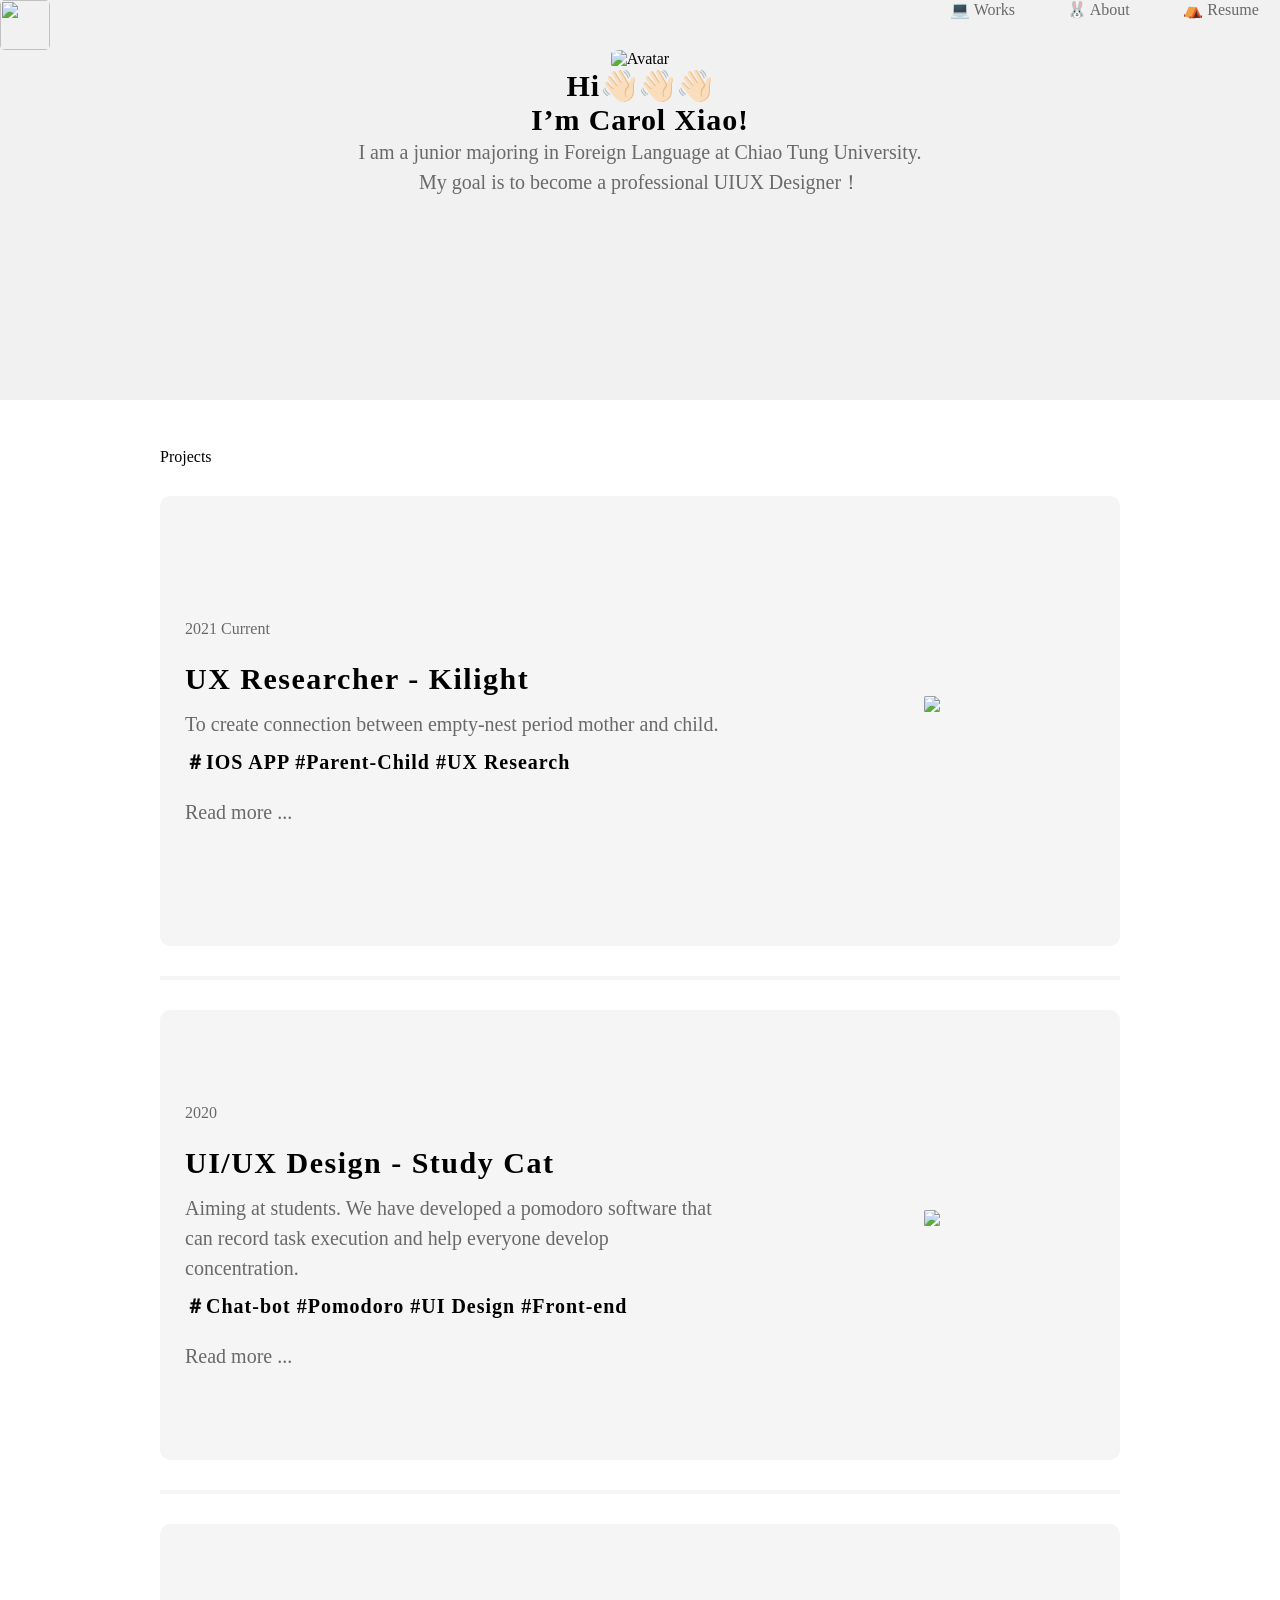
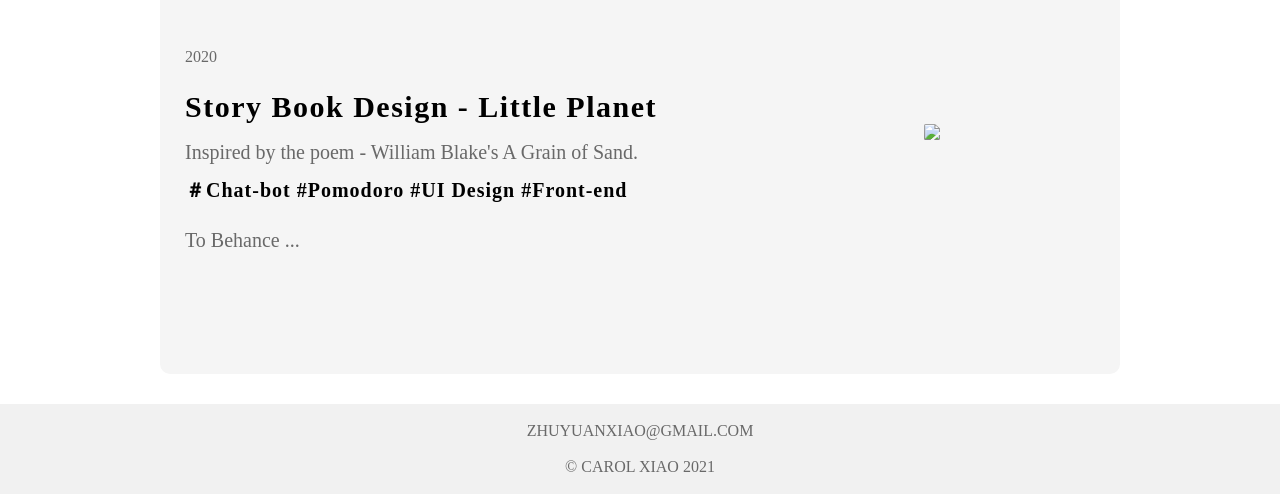
==== index.html @ 9842712b "Update and rename myPortfolio.html to index.html" ====
<!DOCTYPE html>
<html lang="en">
<head>
    <meta charset="UTF-8">
    <link rel="stylesheet" type="text/css" href="myPortfolio.css">
    <title>Carol Xiao</title>
</head>

<body>
<script src="myPortfolio.js"></script>

<header class="header">
<h1 id="logo" style="flex-basis:80%">
    <a href="index.html">
        <img src="https://i.imgur.com/pyqhHzc.png" width="50px" height="50px">
<!--        alt="Carol Xiao"-->
    </a>
</h1>
<div class="nav" style="flex-basis:20%">
        <ul>
            <li>
                <div class="dropDown">
                <a href="#Works">💻 Works</a>
                    <div class="dropDown_content">
                        <a class="dropDownContent" href="Kilight.html">Kilight</a>
                        <a class="dropDownContent" href="StudyCat.html">Study Cat</a>
                        <a class="dropDownContent" href="https://www.behance.net/gallery/99208945/-The-Little-Planet" target="_blank">Little Planet</a>

                    </div>
                </div>
            </li>
            <li>
                <a href="about.html">🐰 About</a>
            </li>
            <li>
                <a href="https://www.cakeresume.com/zhuyuanxiao0" target="_blank">⛺️ Resume</a>
            </li>
        </ul>
</div>
</header>


<section id="firstSection">
    <img  class="avatar" src="https://i.imgur.com/8U5sUN0.jpg" height="150px" width="auto" alt="Avatar">
    <div>
        <strong class="title" style="letter-spacing:0.03em;">Hi👋🏻👋🏻👋🏻 <br>I’m Carol Xiao!</strong>
        <br>
        <p class="briefing">I am a junior majoring in Foreign Language at Chiao Tung University.<br>My goal is to become a professional UIUX Designer！</p>
    </div>

</section>
<br>

<div>
    <div class="contentLine"> Projects</div>

    <article>
        <div  class="center-block">
            <div class="content">
                <p class="timeline">2021 Current</p>
                <strong class="title" style="letter-spacing: 0.05em;">UX Researcher - Kilight</strong>
                <p class="briefing">To create connection between empty-nest period mother and child.</p>
                <strong class="hashtag" style="letter-spacing: 0.05em;">＃IOS APP #Parent-Child #UX Research</strong>
                <br>
                <a href="Kilight.html" class="readMore">Read more ...</a>
            </div>
            <div class="contentImg">
                <img src="https://i.imgur.com/NWKIq8P.png" width="50%" height="auto">
            </div>
        </div>
        <div class="contentLine">
            <hr>
        </div>
    </article>

    <article>
        <div  class="center-block">
            <div class="content">
                <p class="timeline">2020</p>
                <strong class="title" style="letter-spacing: 0.05em;">UI/UX Design - Study Cat</strong>
                <p class="briefing">Aiming at students. We have developed a pomodoro software that can record task execution and help everyone develop concentration.</p>
                <strong class="hashtag" style="letter-spacing: 0.05em;">＃Chat-bot #Pomodoro #UI Design #Front-end</strong>
                <br>
                <a href="StudyCat.html" class="readMore">Read more ...</a>
            </div>
            <div class="contentImg">
                <img src="https://i.imgur.com/ymUOu9o.png" width="80%" height="auto">
            </div>
        </div>
        <div class="contentLine">
            <hr>
        </div>
    </article>

<!--    <article>-->
<!--        <div  class="center-block">-->
<!--            <div class="content" style="flex-basis:60%">-->
<!--                <p class="timeline">2020</p>-->
<!--                <strong class="title" style="letter-spacing: 0.05em;">UI/UX Design - Lockery</strong>-->
<!--                <p class="briefing">Making traveler who are eager to find lockers to get locker information immediately.</p>-->
<!--                <strong class="hashtag" style="letter-spacing: 0.05em;">＃Chat-bot #Pomodoro #UI Design #Front-end</strong>-->
<!--                <br>-->
<!--                <a href="StudyCat.html" class="readMore">Read more ...</a>-->
<!--            </div>-->
<!--            <div style="flex-basis:40%" class="contentImg">-->
<!--                <img src="https://i.imgur.com/fliNeyS.png" width="80%" height="auto">-->
<!--            </div>-->
<!--        </div>-->
<!--        <div class="contentLine">-->
<!--            <hr>-->
<!--        </div>-->
<!--    </article>-->

<!--    <article>-->
<!--        <div  class="center-block">-->
<!--            <div class="content">-->
<!--                <p class="timeline">2018</p>-->
<!--                <strong class="title" style="letter-spacing: 0.05em;">UI/UX Design - The Control Plate</strong>-->
<!--                <p class="briefing">In order to solve the problem of too complicated technology products, we designed a system with magnets to control any device through APP.</p>-->
<!--                <strong class="hashtag" style="letter-spacing: 0.05em;">＃Chat-bot #Pomodoro #UI Design #Front-end</strong>-->
<!--                <br>-->
<!--                <a href="" class="readMore">Read more ...</a>-->
<!--            </div>-->
<!--            <div class="contentImg">-->
<!--                <img src="https://i.imgur.com/FxzDfFb.png" width="80%" height="auto">-->
<!--            </div>-->
<!--        </div>-->
<!--        <div class="contentLine">-->
<!--            <hr>-->
<!--        </div>-->
<!--    </article>-->

    <article>
        <div  class="center-block">
            <div class="content">
                <p class="timeline">2020</p>
                <strong class="title" style="letter-spacing: 0.05em;">Story Book Design - Little Planet</strong>
                <p class="briefing">Inspired by the poem - William Blake's A Grain of Sand. </p>
                <strong class="hashtag" style="letter-spacing: 0.05em;">＃Chat-bot #Pomodoro #UI Design #Front-end</strong>
                <br>
                <a href="https://www.behance.net/gallery/99208945/-The-Little-Planet" class="readMore" target="_blank">To Behance ...</a>
            </div>
            <div class="contentImg">
                <img src="https://i.imgur.com/3weBnnA.png" width="80%" height="auto">
            </div>
        </div>
        <div class="contentLine">
<!--            <hr>-->
        </div>
    </article>

</div>

<footer>
    <br>
    <div>
    <a id="contactMe" href="mailto:zhuyuanxia0.fl07@nctu.edu.tw"><span>ZHUYUANXIAO@GMAIL.COM</span></a>
    </div>
    <br>
    <p>&copy; CAROL XIAO 2021</p>
    <br>
</footer>
</body>
</html>
---- myPortfolio.css ----
*{ margin:0; padding:0; } li{ list-style:none; } img{ vertical-align:top; border:none; }

.header{
    display: flex;
    background-color: #f1f1f1;
}
footer{
    bottom: 0;
    width: 100%;
    height: auto;
    text-align: center;
    background-color: #f1f1f1;
}
#logo{
    width: 50px;
    height: 50px;
    margin: 0px;
}
ul{
    width: 330px;
    list-style-type:none;
    display: grid;
    grid-gap:20px;
    grid-template-columns: 1fr 1fr 1fr;
}
a:link, a:visited,p {
    text-decoration: none;
    color: dimgray;
}
a:hover{
    color: black;
}
.dropDown {
    position: relative;
    display: inline-block;
}
.dropDown_content {
    display: none;
    position: absolute;
    background-color: white;
    min-width: 120px;
    box-shadow: 0px 8px 16px 0px rgba(0,0,0,0.2);
    padding: 12px 16px;
    z-index: 1;
}
.dropDown:hover .dropDown_content {
    display: block;
}

.dropDown_content a:hover {
    background-color: #f1f1f1;
}
.dropDownContent{
    display: block;
}
img.avatar{
    border-radius: 20%;
}
img{
    border-radius: 10%;
}
#firstSection{
    background-color: #f1f1f1;
    position: relative;
    width: 100%;
    height: 350px;
}
section, article, #contactMe{
    alignment: center;
    text-align: center;
}

div.contentLine{
    width:75%;
    margin:30px auto 30px auto;
}
hr{
    border: 2px solid whitesmoke;
}
strong.title{
    font-size:30px;
}
p.boldBriefing{
    color: black;
    font-size:20px;
    line-height:25px;
    padding-top: 10px;
    padding-bottom: 10px;
}
p.briefing, strong.hashtag, a.readMore{
    font-size:20px;
    line-height:30px;
}
.center-block {
    margin:auto;
    display:flex;
    align-items:center;
    justify-content:center;
    width:75%;
    height:450px;
    line-height:50px;
    /*font-size:30px;*/
    text-align:center;
    border-radius: 10px;
    background-color: whitesmoke;
}

div.content{
    text-align:left;
    margin:25px;
    flex-basis:60%;
}
div.contentImg{
    margin:0 10px 0 10px;
    flex-basis:40%;
}
/*div.center-block {*/
/*    margin:auto;*/
/*    height:100px;*/
/*    !*border:10px solid floralwhite;*!*/
/*    transition: all .15s linear;*/
/*    height:550px;*/
/*    transition: all .15s linear;*/
/*}*/

/*div.center-block div:hover {*/
/*    height:100%;*/
/*    line-height:100%;*/
/*    cursor:pointer;*/
/*}*/
div.project-block{
    margin:auto;
    display: block;
    align-items:center;
    justify-content:center;
    width:60%;
    height:auto;
    line-height:50px;
    text-align:center;
    border-radius: 10px;
}
div.img-block{
    margin:auto;
    display: block;
    align-items:center;
    justify-content:center;
    width:80%;
    height:auto;
    text-align:center;
}

@media screen and (max-width: 900px){
    .center-block{
        display: flex;
        flex-direction: column;
        height:100%;
    }
    strong.title{
        font-size:20px;
    }
    p.briefing, strong.hashtag, a.readMore{
        font-size:20px;
        line-height:22px;
    }
    div.content{
        text-align:left;
        margin:25px;
    }
    div.contentImg{
        margin:20px;
    }
}

@media screen and (max-width: 480px) {
    .center-block{
        display: flex;
        flex-direction: column;
        height:100%;
    }
    div.content{
        text-align:left;
        margin:25px;
    }
    div.contentImg{
        margin:20px;
    }
    strong.title{
        font-size:18px;
    }
    p.briefing, strong.hashtag, a.readMore{
        font-size:18px;
        line-height:20px;
    }
}
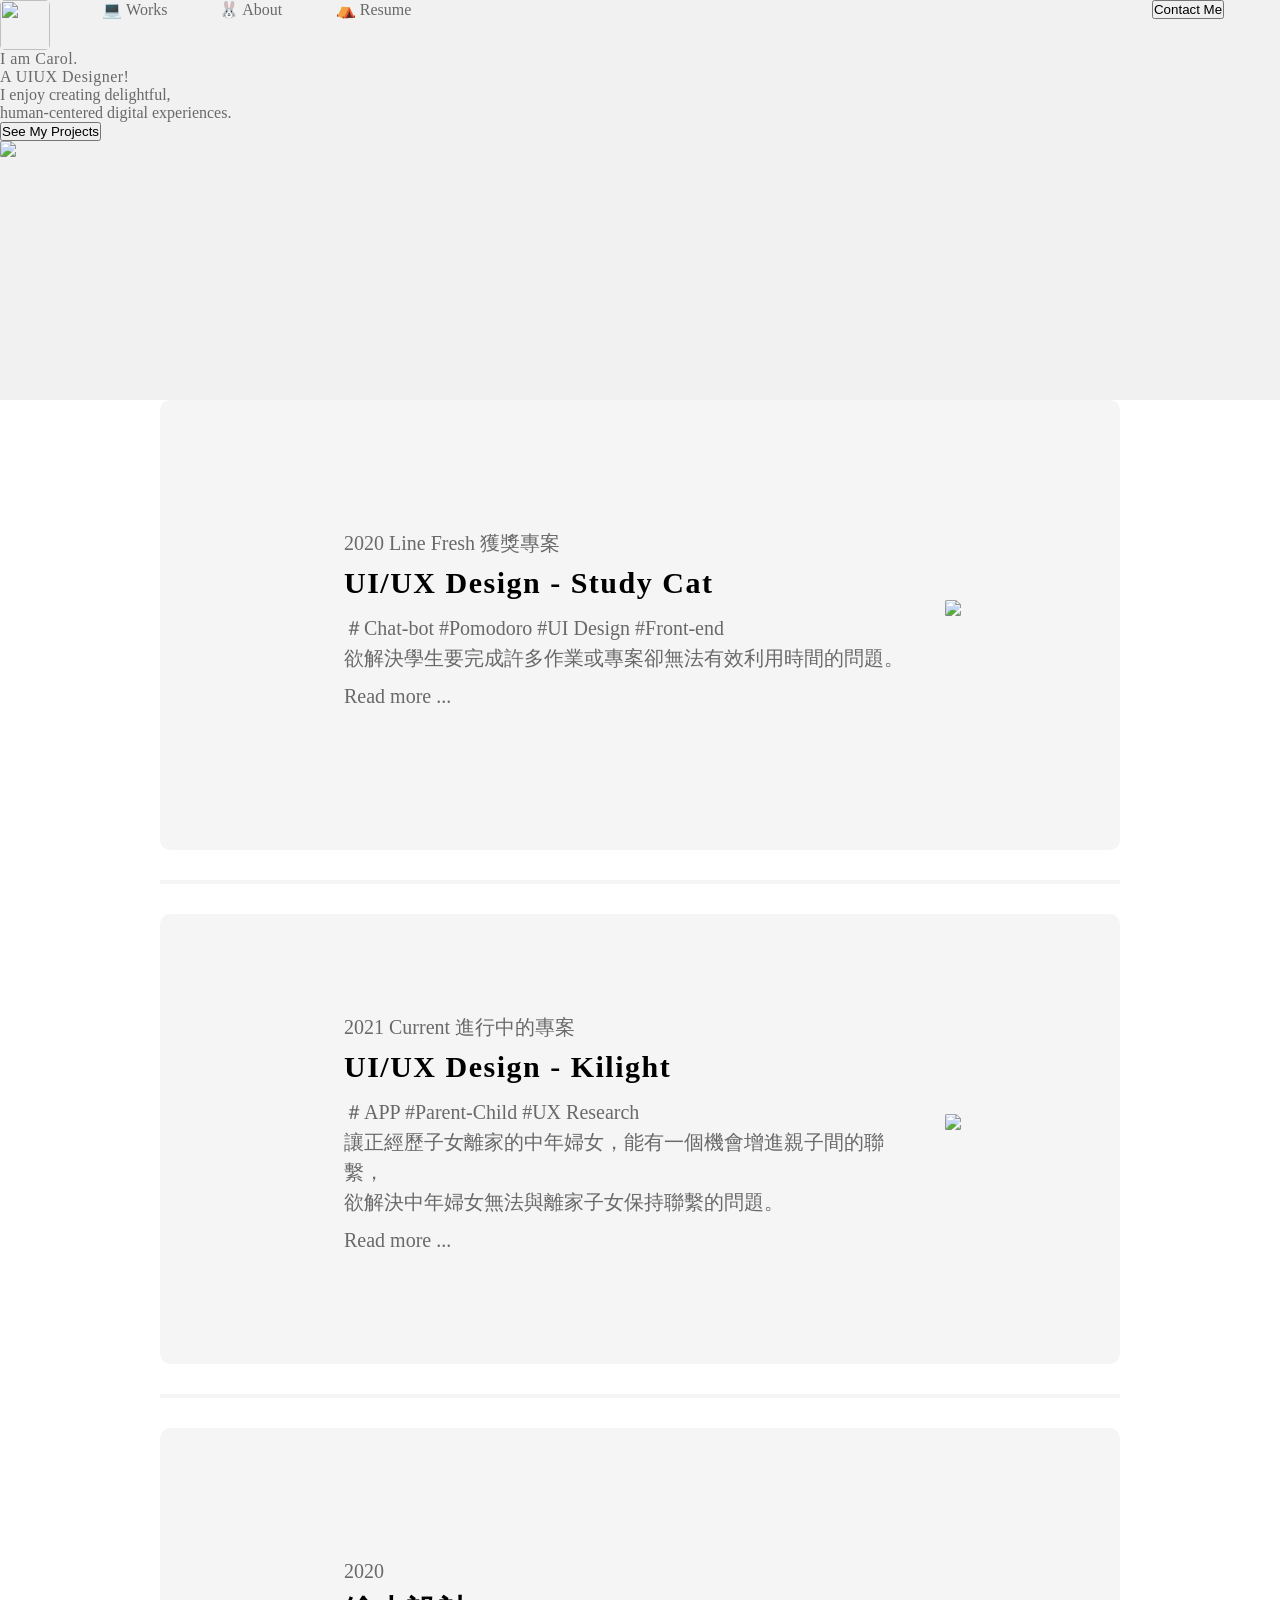
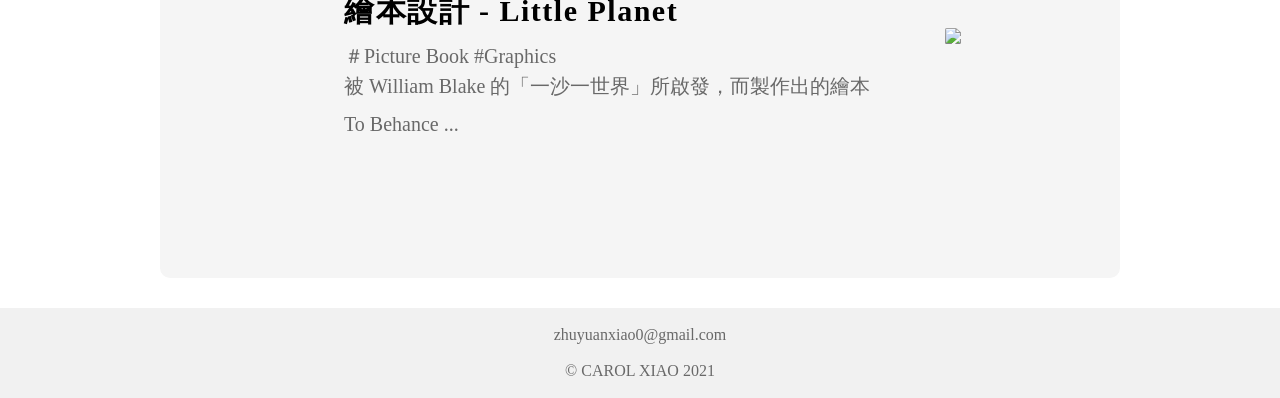
==== commit 893bd2ae: "index V2" ====
--- a/index.html
+++ b/index.html
@@ -4,93 +4,153 @@
     <meta charset="UTF-8">
     <link rel="stylesheet" type="text/css" href="myPortfolio.css">
     <title>Carol Xiao</title>
+    <link rel="shortcut icon" href="favicon.ico">
 </head>
 
 <body>
 <script src="myPortfolio.js"></script>
 
 <header class="header">
-<h1 id="logo" style="flex-basis:80%">
+<h1 id="logo" style="flex-basis:8%">
     <a href="index.html">
         <img src="https://i.imgur.com/pyqhHzc.png" width="50px" height="50px">
-<!--        alt="Carol Xiao"-->
     </a>
 </h1>
-<div class="nav" style="flex-basis:20%">
+<div id="menu" style="flex-basis:82%">
         <ul>
             <li>
                 <div class="dropDown">
-                <a href="#Works">💻 Works</a>
+                <a class="pagelink" href="#Works">💻 Works</a>
                     <div class="dropDown_content">
+                        <a class="dropDownContent" href="StudyCat.html">Study Cat</a>
                         <a class="dropDownContent" href="Kilight.html">Kilight</a>
-                        <a class="dropDownContent" href="StudyCat.html">Study Cat</a>
                         <a class="dropDownContent" href="https://www.behance.net/gallery/99208945/-The-Little-Planet" target="_blank">Little Planet</a>
 
                     </div>
                 </div>
             </li>
             <li>
-                <a href="about.html">🐰 About</a>
+                <a class="pagelink" href="about.html">🐰 About</a>
             </li>
             <li>
-                <a href="https://www.cakeresume.com/zhuyuanxiao0" target="_blank">⛺️ Resume</a>
+                <a class="pagelink" href="https://drive.google.com/file/d/1lMmcZGMxt4HpkdZCqqecUzVyzg5UcU9G/view?usp=sharing" target="_blank">⛺️ Resume</a>
             </li>
         </ul>
 </div>
+<div id="headerCTAPosition" style="flex-basis:10%">
+    <div>
+        <a href="mailto:zhuyuanxiao0@gmail.com">
+            <button class="headerCTA" >
+            <span>Contact Me</span>
+            </button>
+        </a>
+    </div>
+</div>
 </header>
 
 
-<section id="firstSection">
-    <img  class="avatar" src="https://i.imgur.com/8U5sUN0.jpg" height="150px" width="auto" alt="Avatar">
-    <div>
-        <strong class="title" style="letter-spacing:0.03em;">Hi👋🏻👋🏻👋🏻 <br>I’m Carol Xiao!</strong>
-        <br>
-        <p class="briefing">I am a junior majoring in Foreign Language at Chiao Tung University.<br>My goal is to become a professional UIUX Designer！</p>
-    </div>
-
-</section>
-<br>
+<div id="firstSection">
+    <div> 
+        <p class="nameTitle" style="letter-spacing:0.03em;">I am Carol.<br>A UIUX Designer!</p>
+        <p class="nameBriefing">I enjoy creating delightful,<br> human-centered digital experiences.</p>
+        <div>
+            <a href="#Works">
+                <button class="CTA2">
+                <p class="circle" aria-hidden="true">
+                    <span class="icon arrow"></span>
+                </p>
+                <span class="button-text">See My Projects</span>
+                </button>
+            </a>
+        </div>
+    </div>
+    <div id="nameAvatar">
+        <img src="https://i.imgur.com/aGRggUf.jpg" width="auto" height="500px">
+    </div>
+</div>
+
+<article id="Works">
+    <div class="center-block">
+        <div class="content">
+            <p class="briefing">2020 Line Fresh 獲獎專案</p>
+            <strong class="title" style="letter-spacing: 0.05em;">UI/UX Design - Study Cat</strong><br>
+            <p class="briefing" >＃Chat-bot #Pomodoro #UI Design #Front-end</p>
+            <p class="briefing">欲解決學生要完成許多作業或專案卻無法有效利用時間的問題。</p>
+            <a href="StudyCat.html" class="readMore">Read more ...</a>
+        </div>
+
+        <a href="StudyCat.html" class="contentImg">
+            <img src="https://i.imgur.com/zKZ8YuK.png" width="100%" height="auto">
+        </a>
+
+    </div>
+</article>
+
+    <div class="contentLine">
+        <hr>
+    </div>
+
+<!--<EN article>-->
+<!--    <div  class="center-block">-->
+<!--        <div class="content">-->
+<!--            <p class="timeline">2020</p>-->
+<!--            <strong class="title" style="letter-spacing: 0.05em;">UI/UX Design - Study Cat</strong>-->
+<!--            <p class="briefing">Aiming at students. We have developed a pomodoro software that can record task execution and help everyone develop concentration.</p>-->
+<!--            <strong class="hashtag" style="letter-spacing: 0.05em;">＃Chat-bot #Pomodoro #UI Design #Front-end</strong>-->
+<!--            <br>-->
+<!--            <a href="StudyCat.html" class="readMore">Read more ...</a>-->
+<!--        </div>-->
+<!--        <div class="contentImg">-->
+<!--            <img src="https://i.imgur.com/ymUOu9o.png" width="80%" height="auto">-->
+<!--        </div>-->
+<!--    </div>-->
+<!--    <div class="contentLine">-->
+<!--        <hr>-->
+<!--    </div>-->
+<!--</article>-->
 
 <div>
-    <div class="contentLine"> Projects</div>
 
     <article>
-        <div  class="center-block">
+        <div class="center-block">
             <div class="content">
-                <p class="timeline">2021 Current</p>
-                <strong class="title" style="letter-spacing: 0.05em;">UX Researcher - Kilight</strong>
-                <p class="briefing">To create connection between empty-nest period mother and child.</p>
-                <strong class="hashtag" style="letter-spacing: 0.05em;">＃IOS APP #Parent-Child #UX Research</strong>
-                <br>
+                <p class="briefing">2021 Current 進行中的專案</p>
+                <strong class="title" style="letter-spacing: 0.05em;">UI/UX Design - Kilight</strong><br>
+                <p class="briefing">＃APP #Parent-Child #UX Research</p>
+                <p class="briefing">讓正經歷子女離家的中年婦女，能有一個機會增進親子間的聯繫，<br>欲解決中年婦女無法與離家子女保持聯繫的問題。</p>
                 <a href="Kilight.html" class="readMore">Read more ...</a>
             </div>
-            <div class="contentImg">
-                <img src="https://i.imgur.com/NWKIq8P.png" width="50%" height="auto">
-            </div>
+            <a href="Kilight.html" class="contentImg">
+                <img src="https://i.imgur.com/7XF1YYz.png" width="100%" height="auto">
+            </a>
         </div>
         <div class="contentLine">
             <hr>
         </div>
     </article>
 
-    <article>
-        <div  class="center-block">
-            <div class="content">
-                <p class="timeline">2020</p>
-                <strong class="title" style="letter-spacing: 0.05em;">UI/UX Design - Study Cat</strong>
-                <p class="briefing">Aiming at students. We have developed a pomodoro software that can record task execution and help everyone develop concentration.</p>
-                <strong class="hashtag" style="letter-spacing: 0.05em;">＃Chat-bot #Pomodoro #UI Design #Front-end</strong>
-                <br>
-                <a href="StudyCat.html" class="readMore">Read more ...</a>
-            </div>
-            <div class="contentImg">
-                <img src="https://i.imgur.com/ymUOu9o.png" width="80%" height="auto">
-            </div>
-        </div>
-        <div class="contentLine">
-            <hr>
-        </div>
-    </article>
+<!--<div>-->
+
+<!--    <EN article>-->
+<!--        <div  class="center-block">-->
+<!--            <div class="content">-->
+<!--                <p class="timeline">2021 Current</p>-->
+<!--                <strong class="title" style="letter-spacing: 0.05em;">UX Researcher - Kilight</strong>-->
+<!--                <p class="briefing">To create connection between empty-nest period mother and child.</p>-->
+<!--                <strong class="hashtag" style="letter-spacing: 0.05em;">＃IOS APP #Parent-Child #UX Research</strong>-->
+<!--                <br>-->
+<!--                <a href="Kilight.html" class="readMore">Read more ...</a>-->
+<!--            </div>-->
+<!--            <div class="contentImg">-->
+<!--                <img src="https://i.imgur.com/NWKIq8P.png" width="50%" height="auto">-->
+<!--            </div>-->
+<!--        </div>-->
+<!--        <div class="contentLine">-->
+<!--            <hr>-->
+<!--        </div>-->
+<!--    </article>-->
+
+
 
 <!--    <article>-->
 <!--        <div  class="center-block">-->
@@ -131,21 +191,19 @@
 <!--    </article>-->
 
     <article>
-        <div  class="center-block">
+        <div class="center-block">
             <div class="content">
-                <p class="timeline">2020</p>
-                <strong class="title" style="letter-spacing: 0.05em;">Story Book Design - Little Planet</strong>
-                <p class="briefing">Inspired by the poem - William Blake's A Grain of Sand. </p>
-                <strong class="hashtag" style="letter-spacing: 0.05em;">＃Chat-bot #Pomodoro #UI Design #Front-end</strong>
-                <br>
+                <p class="briefing">2020</p>
+                <strong class="title" style="letter-spacing: 0.05em;">繪本設計 - Little Planet</strong><br>
+                <p class="briefing" >＃Picture Book #Graphics</p>
+                <p class="briefing">被 William Blake 的「一沙一世界」所啟發，而製作出的繪本</p>
                 <a href="https://www.behance.net/gallery/99208945/-The-Little-Planet" class="readMore" target="_blank">To Behance ...</a>
             </div>
-            <div class="contentImg">
-                <img src="https://i.imgur.com/3weBnnA.png" width="80%" height="auto">
-            </div>
+            <a href="https://www.behance.net/gallery/99208945/-The-Little-Planet" class="contentImg" target="_blank">
+                <img src="https://i.imgur.com/3weBnnA.png" width="100%" height="auto">
+            </a>
         </div>
         <div class="contentLine">
-<!--            <hr>-->
         </div>
     </article>
 
@@ -154,11 +212,33 @@
 <footer>
     <br>
     <div>
-    <a id="contactMe" href="mailto:zhuyuanxia0.fl07@nctu.edu.tw"><span>ZHUYUANXIAO@GMAIL.COM</span></a>
+    <a id="contactMe" href="mailto:zhuyuanxiao0@gmail.com"><span>zhuyuanxiao0@gmail.com</span></a>
     </div>
     <br>
     <p>&copy; CAROL XIAO 2021</p>
     <br>
 </footer>
+
+<script src="https://ajax.googleapis.com/ajax/libs/jquery/3.3.1/jquery.min.js"></script>
+<script>
+$(document).ready(function(){
+  $("a").on('click', function(event) {
+    if (this.hash !== "") {
+      event.preventDefault();
+
+      var hash = this.hash;
+
+      $('html, body').animate({
+        scrollTop: $(hash).offset().top
+      }, 450, function(){
+
+        // Add hash (#) to URL when done scrolling (default click behavior)
+        window.location.hash = hash;
+      });
+    } // End if
+  });
+});
+</script>
+
 </body>
-</html>
+</html>
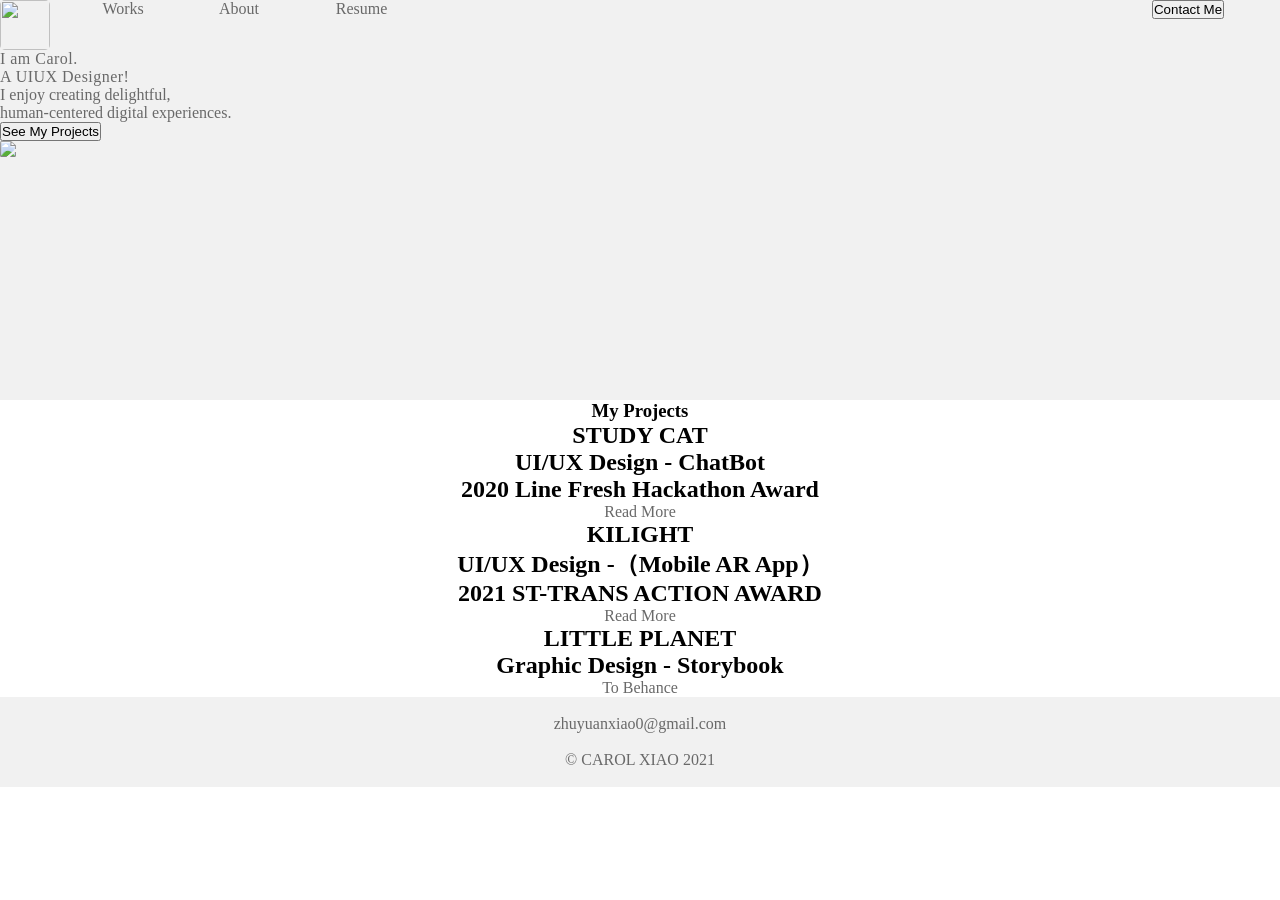
==== commit 7b1c602c: "homepage v2" ====
--- a/index.html
+++ b/index.html
@@ -20,7 +20,7 @@
         <ul>
             <li>
                 <div class="dropDown">
-                <a class="pagelink" href="#Works">💻 Works</a>
+                    <a class="pagelink" href="index.html#Works">Works</a>
                     <div class="dropDown_content">
                         <a class="dropDownContent" href="StudyCat.html">Study Cat</a>
                         <a class="dropDownContent" href="Kilight.html">Kilight</a>
@@ -30,10 +30,10 @@
                 </div>
             </li>
             <li>
-                <a class="pagelink" href="about.html">🐰 About</a>
+                <a class="pagelink" href="about.html">About</a>
             </li>
             <li>
-                <a class="pagelink" href="https://drive.google.com/file/d/1lMmcZGMxt4HpkdZCqqecUzVyzg5UcU9G/view?usp=sharing" target="_blank">⛺️ Resume</a>
+                <a class="pagelink" href="https://drive.google.com/file/d/1lMmcZGMxt4HpkdZCqqecUzVyzg5UcU9G/view?usp=sharing" target="_blank">Resume</a>
             </li>
         </ul>
 </div>
@@ -65,12 +65,53 @@
         </div>
     </div>
     <div id="nameAvatar">
-        <img src="https://i.imgur.com/aGRggUf.jpg" width="auto" height="500px">
+        <img src="https://i.imgur.com/aGRggUf.jpg" width="auto" height="600px">
     </div>
 </div>
 
-<article id="Works">
-    <div class="center-block">
+<article>
+    <div id="Works"></div>
+    <h3 class="projectsTitle">My Projects</h3>
+    <div class="blog-card">
+        <div class="meta">
+          <div class="photo" style="background-image: url(https://i.imgur.com/zKZ8YuK.png)"></div>
+        </div>
+        <div class="description">
+          <h1>STUDY CAT</h1>
+          <h2>UI/UX Design - ChatBot<br> 2020 Line Fresh Hackathon Award</h2>
+          <p class="read-more">
+            <a href="StudyCat.html">Read More</a>
+          </p>
+        </div>
+      </div>
+
+      <div class="blog-card">
+        <div class="description">
+            <h1>KILIGHT</h1>
+            <h2>UI/UX Design -（Mobile AR App）<br>2021 ST-TRANS ACTION AWARD</h2>
+            <p class="read-more">
+              <a href="Kilight.html">Read More</a>
+            </p>
+        </div>
+        <div class="meta">
+          <div class="photo" style="background-image: url(https://i.imgur.com/7XF1YYz.png)"></div>
+        </div>
+      </div>
+
+      <div class="blog-card">
+        <div class="meta">
+          <div class="photo" style="background-image: url(https://i.imgur.com/3weBnnA.png)"></div>
+        </div>
+        <div class="description">
+          <h1>LITTLE PLANET</h1>
+          <h2>Graphic Design - Storybook</h2>
+          <p class="read-more">
+            <a href="https://www.behance.net/gallery/99208945/-The-Little-Planet" target="_blank">To Behance</a>
+          </p>
+        </div>
+      </div>
+    
+    <!-- <div class="center-block">
         <div class="content">
             <p class="briefing">2020 Line Fresh 獲獎專案</p>
             <strong class="title" style="letter-spacing: 0.05em;">UI/UX Design - Study Cat</strong><br>
@@ -83,12 +124,12 @@
             <img src="https://i.imgur.com/zKZ8YuK.png" width="100%" height="auto">
         </a>
 
-    </div>
+    </div> -->
 </article>
 
-    <div class="contentLine">
+    <!-- <div class="contentLine">
         <hr>
-    </div>
+    </div> -->
 
 <!--<EN article>-->
 <!--    <div  class="center-block">-->
@@ -109,7 +150,7 @@
 <!--    </div>-->
 <!--</article>-->
 
-<div>
+<!-- <div>
 
     <article>
         <div class="center-block">
@@ -190,7 +231,7 @@
 <!--        </div>-->
 <!--    </article>-->
 
-    <article>
+    <!-- <article>
         <div class="center-block">
             <div class="content">
                 <p class="briefing">2020</p>
@@ -207,7 +248,7 @@
         </div>
     </article>
 
-</div>
+</div> -->
 
 <footer>
     <br>
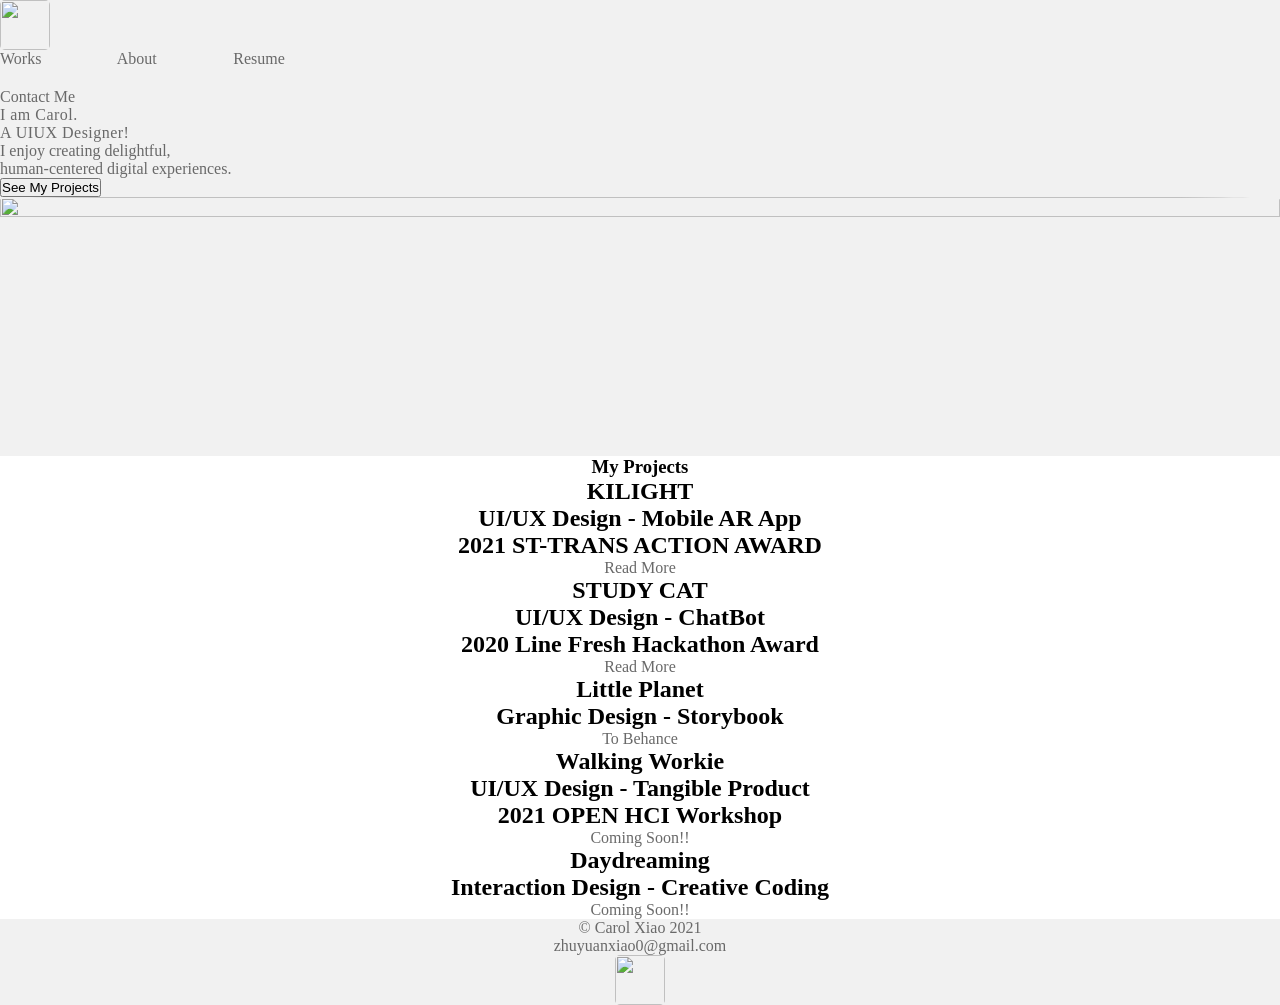
==== commit b73fa8c3: "add hamburger" ====
--- a/index.html
+++ b/index.html
@@ -1,117 +1,191 @@
 <!DOCTYPE html>
 <html lang="en">
 <head>
-    <meta charset="UTF-8">
-    <link rel="stylesheet" type="text/css" href="myPortfolio.css">
-    <title>Carol Xiao</title>
-    <link rel="shortcut icon" href="favicon.ico">
+<meta charset="UTF-8" />
+<link rel="stylesheet" type="text/css" href="myPortfolio.css" />
+<link rel="stylesheet" type="text/css" href="header.css" />
+<title>Carol Xiao</title>
+<link rel="shortcut icon" href="favicon.ico" />
+<link rel="preconnect" href="https://fonts.googleapis.com" />
+<link rel="preconnect" href="https://fonts.gstatic.com" crossorigin />
+<link
+    href="https://fonts.googleapis.com/css2?family=Noto+Sans+HK:wght@300;400&display=swap"
+    rel="stylesheet"
+/>
+<meta name="viewport" content="width=devide-width, initial-scale=1" />
 </head>
 
-<body>
-<script src="myPortfolio.js"></script>
-
-<header class="header">
-<h1 id="logo" style="flex-basis:8%">
-    <a href="index.html">
-        <img src="https://i.imgur.com/pyqhHzc.png" width="50px" height="50px">
-    </a>
-</h1>
-<div id="menu" style="flex-basis:82%">
-        <ul>
-            <li>
-                <div class="dropDown">
-                    <a class="pagelink" href="index.html#Works">Works</a>
-                    <div class="dropDown_content">
-                        <a class="dropDownContent" href="StudyCat.html">Study Cat</a>
-                        <a class="dropDownContent" href="Kilight.html">Kilight</a>
-                        <a class="dropDownContent" href="https://www.behance.net/gallery/99208945/-The-Little-Planet" target="_blank">Little Planet</a>
-
-                    </div>
+  <body>
+    <header class="header">
+      <!-- <div class="header-inner">
+        <div class="header-left">
+          <h1 id="logo">
+            <a href="index.html">
+              <img
+                src="https://i.imgur.com/pyqhHzc.png"
+                width="50px"
+                height="50px"
+              />
+            </a>
+          </h1>
+        </div> -->
+
+        <nav class="navbar">
+          <a href="index.html">
+            <img
+              src="https://i.imgur.com/pyqhHzc.png"
+              width="50px"
+              height="50px"
+            />
+          </a>
+          <ul class="nav-menu">
+            <li class="nav-item">
+              <div class="dropDown">
+                <a class="nav-link" href="index.html#Works">Works</a>
+                <!-- <div class="dropDown_content">
+                  <a class="dropDownContent" href="StudyCat.html">Study Cat</a>
+                  <a class="dropDownContent" href="Kilight.html">Kilight</a>
+                  <a
+                    class="dropDownContent"
+                    href="https://www.behance.net/gallery/99208945/-The-Little-Planet"
+                    target="_blank"
+                    >Little Planet</a> -->
                 </div>
+              </div>
             </li>
-            <li>
-                <a class="pagelink" href="about.html">About</a>
+            <li class="nav-item">
+              <a class="nav-link" href="about.html">About</a>
             </li>
-            <li>
-                <a class="pagelink" href="https://drive.google.com/file/d/1lMmcZGMxt4HpkdZCqqecUzVyzg5UcU9G/view?usp=sharing" target="_blank">Resume</a>
+            <li class="nav-item">
+              <a
+                class="nav-link"
+                href="https://drive.google.com/file/d/1lMmcZGMxt4HpkdZCqqecUzVyzg5UcU9G/view?usp=sharing"
+                target="_blank"
+                >Resume</a
+              >
             </li>
-        </ul>
-</div>
-<div id="headerCTAPosition" style="flex-basis:10%">
-    <div>
-        <a href="mailto:zhuyuanxiao0@gmail.com">
-            <button class="headerCTA" >
-            <span>Contact Me</span>
-            </button>
+            <li class="CTA nav-item">
+              <a id="headerCTA" href="mailto:zhuyuanxiao0@gmail.com">
+                Contact Me
+              </a>
+            </li>
+          </ul>
+
+          <div class="hamburger">
+            <span class="bar"></span>
+            <span class="bar"></span>
+            <span class="bar"></span>
+          </div>
+        </nav>
+      </div>
+    </header>
+
+    <div id="firstSection">
+      <div class="firstSectionBlock">
+        <p class="nameTitle" style="letter-spacing: 0.03em">
+          I am Carol.<br />A UIUX Designer!
+        </p>
+        <p class="nameBriefing">
+          I enjoy creating delightful,<br />
+          human-centered digital experiences.
+        </p>
+        <a id="CTA2-link" href="#Works">
+          <button class="CTA2">
+            <p class="circle" aria-hidden="true">
+              <span class="icon arrow"></span>
+            </p>
+            <span class="button-text">See My Projects</span>
+          </button>
         </a>
+      </div>
+      <div class="firstSectionBlock">
+        <img src="https://i.imgur.com/aGRggUf.jpg" height="100%" width="100%" />
+      </div>
     </div>
-</div>
-</header>
-
-
-<div id="firstSection">
-    <div> 
-        <p class="nameTitle" style="letter-spacing:0.03em;">I am Carol.<br>A UIUX Designer!</p>
-        <p class="nameBriefing">I enjoy creating delightful,<br> human-centered digital experiences.</p>
-        <div>
-            <a href="#Works">
-                <button class="CTA2">
-                <p class="circle" aria-hidden="true">
-                    <span class="icon arrow"></span>
-                </p>
-                <span class="button-text">See My Projects</span>
-                </button>
-            </a>
-        </div>
-    </div>
-    <div id="nameAvatar">
-        <img src="https://i.imgur.com/aGRggUf.jpg" width="auto" height="600px">
-    </div>
-</div>
-
-<article>
-    <div id="Works"></div>
-    <h3 class="projectsTitle">My Projects</h3>
-    <div class="blog-card">
-        <div class="meta">
-          <div class="photo" style="background-image: url(https://i.imgur.com/zKZ8YuK.png)"></div>
-        </div>
+
+    <article>
+      <div id="Works"></div>
+      <h3 class="projectsTitle">My Projects</h3>
+      <div class="blog-card">
+        <div class="meta">
+          <div
+            class="photo"
+            style="background-image: url(https://i.imgur.com/wwGRRsD.png)"
+          ></div>
+        </div>
+        <div class="description">
+          <h1>KILIGHT</h1>
+          <h2>UI/UX Design - Mobile AR App<br />2021 ST-TRANS ACTION AWARD</h2>
+          <p class="read-more">
+            <a href="Kilight.html">Read More</a>
+          </p>
+        </div>
+      </div>
+
+      <div class="blog-card">
         <div class="description">
           <h1>STUDY CAT</h1>
-          <h2>UI/UX Design - ChatBot<br> 2020 Line Fresh Hackathon Award</h2>
+          <h2>UI/UX Design - ChatBot<br />2020 Line Fresh Hackathon Award</h2>
           <p class="read-more">
             <a href="StudyCat.html">Read More</a>
           </p>
         </div>
-      </div>
-
-      <div class="blog-card">
-        <div class="description">
-            <h1>KILIGHT</h1>
-            <h2>UI/UX Design -（Mobile AR App）<br>2021 ST-TRANS ACTION AWARD</h2>
-            <p class="read-more">
-              <a href="Kilight.html">Read More</a>
-            </p>
-        </div>
-        <div class="meta">
-          <div class="photo" style="background-image: url(https://i.imgur.com/7XF1YYz.png)"></div>
-        </div>
-      </div>
-
-      <div class="blog-card">
-        <div class="meta">
-          <div class="photo" style="background-image: url(https://i.imgur.com/3weBnnA.png)"></div>
-        </div>
-        <div class="description">
-          <h1>LITTLE PLANET</h1>
+        <div class="meta">
+          <div
+            class="photo"
+            style="background-image: url(https://i.imgur.com/nvXnslU.png)"
+          ></div>
+        </div>
+      </div>
+
+      <div class="blog-card">
+        <div class="meta">
+          <div
+            class="photo"
+            style="background-image: url(https://i.imgur.com/3weBnnA.png)"
+          ></div>
+        </div>
+        <div class="description">
+          <h1>Little Planet</h1>
           <h2>Graphic Design - Storybook</h2>
           <p class="read-more">
-            <a href="https://www.behance.net/gallery/99208945/-The-Little-Planet" target="_blank">To Behance</a>
+            <a
+              href="https://www.behance.net/gallery/99208945/-The-Little-Planet"
+              target="_blank"
+              >To Behance</a
+            >
           </p>
         </div>
       </div>
-    
-    <!-- <div class="center-block">
+
+      <div class="blog-card">
+        <div class="meta">
+          <div
+            class="photo"
+            style="background-image: url(https://i.imgur.com/wXl6aeZ.png)"
+          ></div>
+        </div>
+        <div class="description">
+          <h1>Walking Workie</h1>
+          <h2>UI/UX Design - Tangible Product<br />2021 OPEN HCI Workshop</h2>
+          <p class="read-more" style="color: dimgray">Coming Soon!!</p>
+        </div>
+      </div>
+
+      <div class="blog-card">
+        <div class="meta">
+          <div
+            class="photo"
+            style="background-image: url(https://i.imgur.com/JELkI4J.png)"
+          ></div>
+        </div>
+        <div class="description">
+          <h1>Daydreaming</h1>
+          <h2>Interaction Design - Creative Coding</h2>
+          <p class="read-more" style="color: dimgray">Coming Soon!!</p>
+        </div>
+      </div>
+      <!-- <div class="center-block">
         <div class="content">
             <p class="briefing">2020 Line Fresh 獲獎專案</p>
             <strong class="title" style="letter-spacing: 0.05em;">UI/UX Design - Study Cat</strong><br>
@@ -125,32 +199,32 @@
         </a>
 
     </div> -->
-</article>
+    </article>
 
     <!-- <div class="contentLine">
         <hr>
     </div> -->
 
-<!--<EN article>-->
-<!--    <div  class="center-block">-->
-<!--        <div class="content">-->
-<!--            <p class="timeline">2020</p>-->
-<!--            <strong class="title" style="letter-spacing: 0.05em;">UI/UX Design - Study Cat</strong>-->
-<!--            <p class="briefing">Aiming at students. We have developed a pomodoro software that can record task execution and help everyone develop concentration.</p>-->
-<!--            <strong class="hashtag" style="letter-spacing: 0.05em;">＃Chat-bot #Pomodoro #UI Design #Front-end</strong>-->
-<!--            <br>-->
-<!--            <a href="StudyCat.html" class="readMore">Read more ...</a>-->
-<!--        </div>-->
-<!--        <div class="contentImg">-->
-<!--            <img src="https://i.imgur.com/ymUOu9o.png" width="80%" height="auto">-->
-<!--        </div>-->
-<!--    </div>-->
-<!--    <div class="contentLine">-->
-<!--        <hr>-->
-<!--    </div>-->
-<!--</article>-->
-
-<!-- <div>
+    <!--<EN article>-->
+    <!--    <div  class="center-block">-->
+    <!--        <div class="content">-->
+    <!--            <p class="timeline">2020</p>-->
+    <!--            <strong class="title" style="letter-spacing: 0.05em;">UI/UX Design - Study Cat</strong>-->
+    <!--            <p class="briefing">Aiming at students. We have developed a pomodoro software that can record task execution and help everyone develop concentration.</p>-->
+    <!--            <strong class="hashtag" style="letter-spacing: 0.05em;">＃Chat-bot #Pomodoro #UI Design #Front-end</strong>-->
+    <!--            <br>-->
+    <!--            <a href="StudyCat.html" class="readMore">Read more ...</a>-->
+    <!--        </div>-->
+    <!--        <div class="contentImg">-->
+    <!--            <img src="https://i.imgur.com/ymUOu9o.png" width="80%" height="auto">-->
+    <!--        </div>-->
+    <!--    </div>-->
+    <!--    <div class="contentLine">-->
+    <!--        <hr>-->
+    <!--    </div>-->
+    <!--</article>-->
+
+    <!-- <div>
 
     <article>
         <div class="center-block">
@@ -170,66 +244,64 @@
         </div>
     </article>
 
-<!--<div>-->
-
-<!--    <EN article>-->
-<!--        <div  class="center-block">-->
-<!--            <div class="content">-->
-<!--                <p class="timeline">2021 Current</p>-->
-<!--                <strong class="title" style="letter-spacing: 0.05em;">UX Researcher - Kilight</strong>-->
-<!--                <p class="briefing">To create connection between empty-nest period mother and child.</p>-->
-<!--                <strong class="hashtag" style="letter-spacing: 0.05em;">＃IOS APP #Parent-Child #UX Research</strong>-->
-<!--                <br>-->
-<!--                <a href="Kilight.html" class="readMore">Read more ...</a>-->
-<!--            </div>-->
-<!--            <div class="contentImg">-->
-<!--                <img src="https://i.imgur.com/NWKIq8P.png" width="50%" height="auto">-->
-<!--            </div>-->
-<!--        </div>-->
-<!--        <div class="contentLine">-->
-<!--            <hr>-->
-<!--        </div>-->
-<!--    </article>-->
-
-
-
-<!--    <article>-->
-<!--        <div  class="center-block">-->
-<!--            <div class="content" style="flex-basis:60%">-->
-<!--                <p class="timeline">2020</p>-->
-<!--                <strong class="title" style="letter-spacing: 0.05em;">UI/UX Design - Lockery</strong>-->
-<!--                <p class="briefing">Making traveler who are eager to find lockers to get locker information immediately.</p>-->
-<!--                <strong class="hashtag" style="letter-spacing: 0.05em;">＃Chat-bot #Pomodoro #UI Design #Front-end</strong>-->
-<!--                <br>-->
-<!--                <a href="StudyCat.html" class="readMore">Read more ...</a>-->
-<!--            </div>-->
-<!--            <div style="flex-basis:40%" class="contentImg">-->
-<!--                <img src="https://i.imgur.com/fliNeyS.png" width="80%" height="auto">-->
-<!--            </div>-->
-<!--        </div>-->
-<!--        <div class="contentLine">-->
-<!--            <hr>-->
-<!--        </div>-->
-<!--    </article>-->
-
-<!--    <article>-->
-<!--        <div  class="center-block">-->
-<!--            <div class="content">-->
-<!--                <p class="timeline">2018</p>-->
-<!--                <strong class="title" style="letter-spacing: 0.05em;">UI/UX Design - The Control Plate</strong>-->
-<!--                <p class="briefing">In order to solve the problem of too complicated technology products, we designed a system with magnets to control any device through APP.</p>-->
-<!--                <strong class="hashtag" style="letter-spacing: 0.05em;">＃Chat-bot #Pomodoro #UI Design #Front-end</strong>-->
-<!--                <br>-->
-<!--                <a href="" class="readMore">Read more ...</a>-->
-<!--            </div>-->
-<!--            <div class="contentImg">-->
-<!--                <img src="https://i.imgur.com/FxzDfFb.png" width="80%" height="auto">-->
-<!--            </div>-->
-<!--        </div>-->
-<!--        <div class="contentLine">-->
-<!--            <hr>-->
-<!--        </div>-->
-<!--    </article>-->
+<--<div>-->
+
+    <!--    <EN article>-->
+    <!--        <div  class="center-block">-->
+    <!--            <div class="content">-->
+    <!--                <p class="timeline">2021 Current</p>-->
+    <!--                <strong class="title" style="letter-spacing: 0.05em;">UX Researcher - Kilight</strong>-->
+    <!--                <p class="briefing">To create connection between empty-nest period mother and child.</p>-->
+    <!--                <strong class="hashtag" style="letter-spacing: 0.05em;">＃IOS APP #Parent-Child #UX Research</strong>-->
+    <!--                <br>-->
+    <!--                <a href="Kilight.html" class="readMore">Read more ...</a>-->
+    <!--            </div>-->
+    <!--            <div class="contentImg">-->
+    <!--                <img src="https://i.imgur.com/NWKIq8P.png" width="50%" height="auto">-->
+    <!--            </div>-->
+    <!--        </div>-->
+    <!--        <div class="contentLine">-->
+    <!--            <hr>-->
+    <!--        </div>-->
+    <!--    </article>-->
+
+    <!--    <article>-->
+    <!--        <div  class="center-block">-->
+    <!--            <div class="content" style="flex-basis:60%">-->
+    <!--                <p class="timeline">2020</p>-->
+    <!--                <strong class="title" style="letter-spacing: 0.05em;">UI/UX Design - Lockery</strong>-->
+    <!--                <p class="briefing">Making traveler who are eager to find lockers to get locker information immediately.</p>-->
+    <!--                <strong class="hashtag" style="letter-spacing: 0.05em;">＃Chat-bot #Pomodoro #UI Design #Front-end</strong>-->
+    <!--                <br>-->
+    <!--                <a href="StudyCat.html" class="readMore">Read more ...</a>-->
+    <!--            </div>-->
+    <!--            <div style="flex-basis:40%" class="contentImg">-->
+    <!--                <img src="https://i.imgur.com/fliNeyS.png" width="80%" height="auto">-->
+    <!--            </div>-->
+    <!--        </div>-->
+    <!--        <div class="contentLine">-->
+    <!--            <hr>-->
+    <!--        </div>-->
+    <!--    </article>-->
+
+    <!--    <article>-->
+    <!--        <div  class="center-block">-->
+    <!--            <div class="content">-->
+    <!--                <p class="timeline">2018</p>-->
+    <!--                <strong class="title" style="letter-spacing: 0.05em;">UI/UX Design - The Control Plate</strong>-->
+    <!--                <p class="briefing">In order to solve the problem of too complicated technology products, we designed a system with magnets to control any device through APP.</p>-->
+    <!--                <strong class="hashtag" style="letter-spacing: 0.05em;">＃Chat-bot #Pomodoro #UI Design #Front-end</strong>-->
+    <!--                <br>-->
+    <!--                <a href="" class="readMore">Read more ...</a>-->
+    <!--            </div>-->
+    <!--            <div class="contentImg">-->
+    <!--                <img src="https://i.imgur.com/FxzDfFb.png" width="80%" height="auto">-->
+    <!--            </div>-->
+    <!--        </div>-->
+    <!--        <div class="contentLine">-->
+    <!--            <hr>-->
+    <!--        </div>-->
+    <!--    </article>-->
 
     <!-- <article>
         <div class="center-block">
@@ -250,36 +322,51 @@
 
 </div> -->
 
-<footer>
-    <br>
-    <div>
-    <a id="contactMe" href="mailto:zhuyuanxiao0@gmail.com"><span>zhuyuanxiao0@gmail.com</span></a>
-    </div>
-    <br>
-    <p>&copy; CAROL XIAO 2021</p>
-    <br>
-</footer>
-
-<script src="https://ajax.googleapis.com/ajax/libs/jquery/3.3.1/jquery.min.js"></script>
-<script>
-$(document).ready(function(){
-  $("a").on('click', function(event) {
-    if (this.hash !== "") {
-      event.preventDefault();
-
-      var hash = this.hash;
-
-      $('html, body').animate({
-        scrollTop: $(hash).offset().top
-      }, 450, function(){
-
-        // Add hash (#) to URL when done scrolling (default click behavior)
-        window.location.hash = hash;
+    <footer>
+      <div class="footerLeft">
+        <p class="copyright">&copy; Carol Xiao 2021</p>
+        <a class="email" href="mailto:zhuyuanxiao0@gmail.com"
+          >zhuyuanxiao0@gmail.com</a
+        >
+      </div>
+      <div class="footerRight">
+        <a
+          class="linkedin"
+          href="https://www.linkedin.com/in/carol-xiao-5779a1158/"
+          target="_blank"
+        >
+          <img
+            src="https://iconape.com/wp-content/files/yd/367773/svg/logo-linkedin-logo-icon-png-svg.png"
+            width="50px"
+            height="50px"
+          />
+        </a>
+      </div>
+    </footer>
+
+    <script src="https://ajax.googleapis.com/ajax/libs/jquery/3.3.1/jquery.min.js"></script>
+    <script>
+      $(document).ready(function () {
+        $("a").on("click", function (event) {
+          if (this.hash !== "") {
+            event.preventDefault();
+
+            var hash = this.hash;
+
+            $("html, body").animate(
+              {
+                scrollTop: $(hash).offset().top,
+              },
+              450,
+              function () {
+                // Add hash (#) to URL when done scrolling (default click behavior)
+                window.location.hash = hash;
+              }
+            );
+          } // End if
+        });
       });
-    } // End if
-  });
-});
-</script>
-
-</body>
-</html>+    </script>
+    <script src="myPortfolio.js"></script>
+  </body>
+</html>
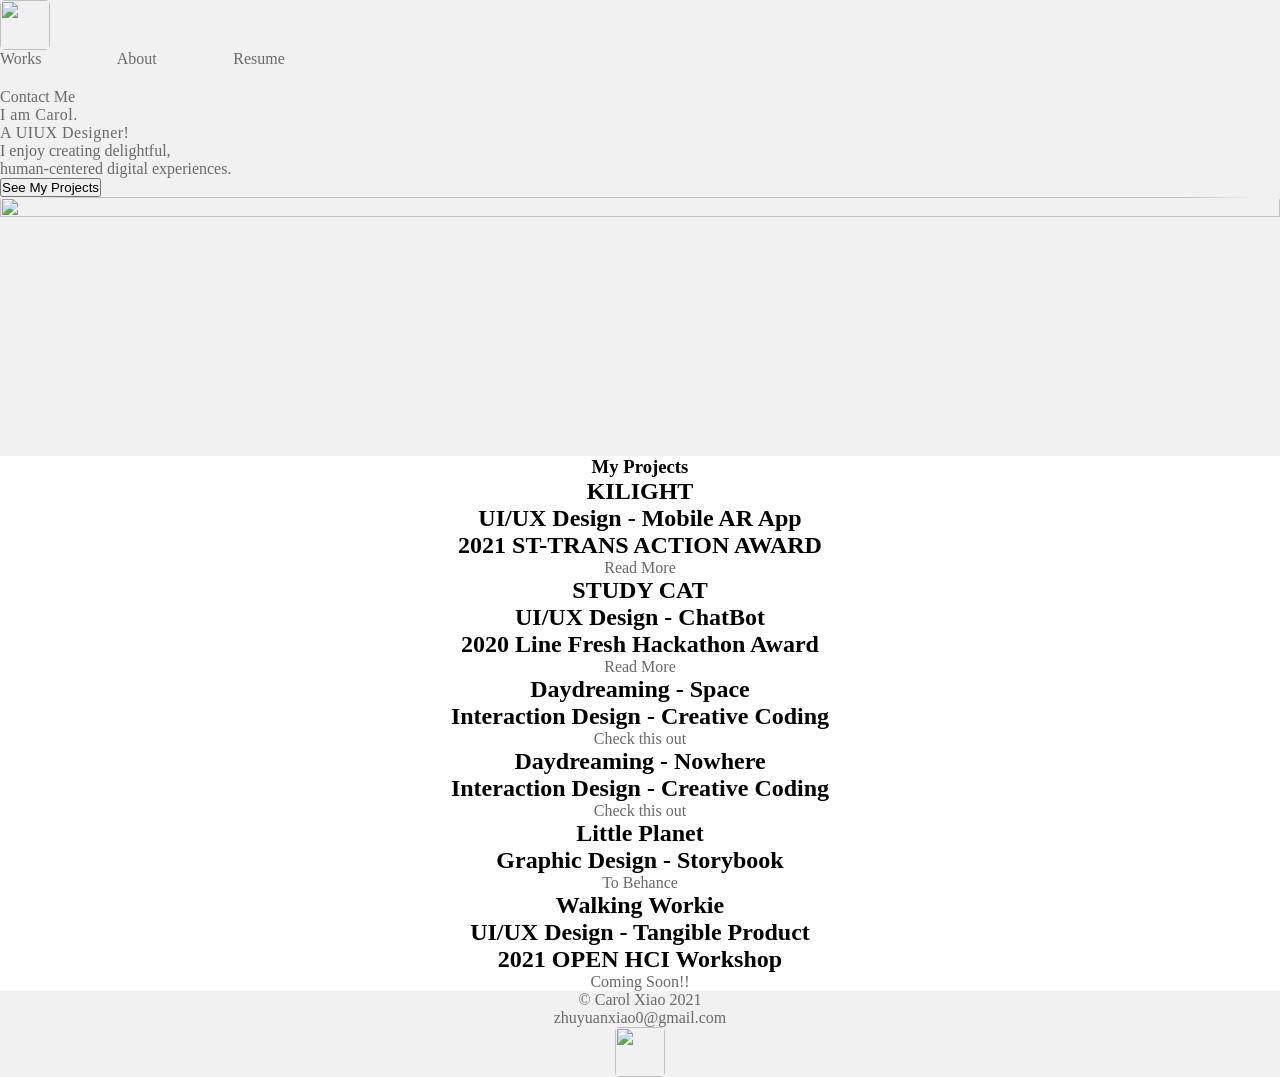
==== commit 1917a274: "add p5.js page" ====
--- a/index.html
+++ b/index.html
@@ -142,6 +142,39 @@
         <div class="meta">
           <div
             class="photo"
+            style="background-image: url(https://i.imgur.com/JELkI4J.png)"
+          ></div>
+        </div>
+        <div class="description">
+          <h1>Daydreaming - Space</h1>
+          <h2>Interaction Design - Creative Coding</h2>
+          <p class="read-more">
+            <a href="Space.html">Check this out</a>
+          </p>
+        </div>
+      </div>
+
+      <div class="blog-card">
+        <div class="meta">
+          <div
+            class="photo"
+            style="background-image: url(https://i.imgur.com/GGHbXxt.png)"
+          ></div>
+        </div>
+        <div class="description">
+          <h1>Daydreaming - Nowhere</h1>
+          <h2>Interaction Design - Creative Coding</h2>
+          <p class="read-more">
+            <a href="Nowhere.html">Check this out</a>
+          </p>
+        </div>
+      </div>
+
+
+      <div class="blog-card">
+        <div class="meta">
+          <div
+            class="photo"
             style="background-image: url(https://i.imgur.com/3weBnnA.png)"
           ></div>
         </div>
@@ -158,6 +191,7 @@
         </div>
       </div>
 
+
       <div class="blog-card">
         <div class="meta">
           <div
@@ -172,155 +206,8 @@
         </div>
       </div>
 
-      <div class="blog-card">
-        <div class="meta">
-          <div
-            class="photo"
-            style="background-image: url(https://i.imgur.com/JELkI4J.png)"
-          ></div>
-        </div>
-        <div class="description">
-          <h1>Daydreaming</h1>
-          <h2>Interaction Design - Creative Coding</h2>
-          <p class="read-more" style="color: dimgray">Coming Soon!!</p>
-        </div>
-      </div>
-      <!-- <div class="center-block">
-        <div class="content">
-            <p class="briefing">2020 Line Fresh 獲獎專案</p>
-            <strong class="title" style="letter-spacing: 0.05em;">UI/UX Design - Study Cat</strong><br>
-            <p class="briefing" >＃Chat-bot #Pomodoro #UI Design #Front-end</p>
-            <p class="briefing">欲解決學生要完成許多作業或專案卻無法有效利用時間的問題。</p>
-            <a href="StudyCat.html" class="readMore">Read more ...</a>
-        </div>
-
-        <a href="StudyCat.html" class="contentImg">
-            <img src="https://i.imgur.com/zKZ8YuK.png" width="100%" height="auto">
-        </a>
-
-    </div> -->
     </article>
 
-    <!-- <div class="contentLine">
-        <hr>
-    </div> -->
-
-    <!--<EN article>-->
-    <!--    <div  class="center-block">-->
-    <!--        <div class="content">-->
-    <!--            <p class="timeline">2020</p>-->
-    <!--            <strong class="title" style="letter-spacing: 0.05em;">UI/UX Design - Study Cat</strong>-->
-    <!--            <p class="briefing">Aiming at students. We have developed a pomodoro software that can record task execution and help everyone develop concentration.</p>-->
-    <!--            <strong class="hashtag" style="letter-spacing: 0.05em;">＃Chat-bot #Pomodoro #UI Design #Front-end</strong>-->
-    <!--            <br>-->
-    <!--            <a href="StudyCat.html" class="readMore">Read more ...</a>-->
-    <!--        </div>-->
-    <!--        <div class="contentImg">-->
-    <!--            <img src="https://i.imgur.com/ymUOu9o.png" width="80%" height="auto">-->
-    <!--        </div>-->
-    <!--    </div>-->
-    <!--    <div class="contentLine">-->
-    <!--        <hr>-->
-    <!--    </div>-->
-    <!--</article>-->
-
-    <!-- <div>
-
-    <article>
-        <div class="center-block">
-            <div class="content">
-                <p class="briefing">2021 Current 進行中的專案</p>
-                <strong class="title" style="letter-spacing: 0.05em;">UI/UX Design - Kilight</strong><br>
-                <p class="briefing">＃APP #Parent-Child #UX Research</p>
-                <p class="briefing">讓正經歷子女離家的中年婦女，能有一個機會增進親子間的聯繫，<br>欲解決中年婦女無法與離家子女保持聯繫的問題。</p>
-                <a href="Kilight.html" class="readMore">Read more ...</a>
-            </div>
-            <a href="Kilight.html" class="contentImg">
-                <img src="https://i.imgur.com/7XF1YYz.png" width="100%" height="auto">
-            </a>
-        </div>
-        <div class="contentLine">
-            <hr>
-        </div>
-    </article>
-
-<--<div>-->
-
-    <!--    <EN article>-->
-    <!--        <div  class="center-block">-->
-    <!--            <div class="content">-->
-    <!--                <p class="timeline">2021 Current</p>-->
-    <!--                <strong class="title" style="letter-spacing: 0.05em;">UX Researcher - Kilight</strong>-->
-    <!--                <p class="briefing">To create connection between empty-nest period mother and child.</p>-->
-    <!--                <strong class="hashtag" style="letter-spacing: 0.05em;">＃IOS APP #Parent-Child #UX Research</strong>-->
-    <!--                <br>-->
-    <!--                <a href="Kilight.html" class="readMore">Read more ...</a>-->
-    <!--            </div>-->
-    <!--            <div class="contentImg">-->
-    <!--                <img src="https://i.imgur.com/NWKIq8P.png" width="50%" height="auto">-->
-    <!--            </div>-->
-    <!--        </div>-->
-    <!--        <div class="contentLine">-->
-    <!--            <hr>-->
-    <!--        </div>-->
-    <!--    </article>-->
-
-    <!--    <article>-->
-    <!--        <div  class="center-block">-->
-    <!--            <div class="content" style="flex-basis:60%">-->
-    <!--                <p class="timeline">2020</p>-->
-    <!--                <strong class="title" style="letter-spacing: 0.05em;">UI/UX Design - Lockery</strong>-->
-    <!--                <p class="briefing">Making traveler who are eager to find lockers to get locker information immediately.</p>-->
-    <!--                <strong class="hashtag" style="letter-spacing: 0.05em;">＃Chat-bot #Pomodoro #UI Design #Front-end</strong>-->
-    <!--                <br>-->
-    <!--                <a href="StudyCat.html" class="readMore">Read more ...</a>-->
-    <!--            </div>-->
-    <!--            <div style="flex-basis:40%" class="contentImg">-->
-    <!--                <img src="https://i.imgur.com/fliNeyS.png" width="80%" height="auto">-->
-    <!--            </div>-->
-    <!--        </div>-->
-    <!--        <div class="contentLine">-->
-    <!--            <hr>-->
-    <!--        </div>-->
-    <!--    </article>-->
-
-    <!--    <article>-->
-    <!--        <div  class="center-block">-->
-    <!--            <div class="content">-->
-    <!--                <p class="timeline">2018</p>-->
-    <!--                <strong class="title" style="letter-spacing: 0.05em;">UI/UX Design - The Control Plate</strong>-->
-    <!--                <p class="briefing">In order to solve the problem of too complicated technology products, we designed a system with magnets to control any device through APP.</p>-->
-    <!--                <strong class="hashtag" style="letter-spacing: 0.05em;">＃Chat-bot #Pomodoro #UI Design #Front-end</strong>-->
-    <!--                <br>-->
-    <!--                <a href="" class="readMore">Read more ...</a>-->
-    <!--            </div>-->
-    <!--            <div class="contentImg">-->
-    <!--                <img src="https://i.imgur.com/FxzDfFb.png" width="80%" height="auto">-->
-    <!--            </div>-->
-    <!--        </div>-->
-    <!--        <div class="contentLine">-->
-    <!--            <hr>-->
-    <!--        </div>-->
-    <!--    </article>-->
-
-    <!-- <article>
-        <div class="center-block">
-            <div class="content">
-                <p class="briefing">2020</p>
-                <strong class="title" style="letter-spacing: 0.05em;">繪本設計 - Little Planet</strong><br>
-                <p class="briefing" >＃Picture Book #Graphics</p>
-                <p class="briefing">被 William Blake 的「一沙一世界」所啟發，而製作出的繪本</p>
-                <a href="https://www.behance.net/gallery/99208945/-The-Little-Planet" class="readMore" target="_blank">To Behance ...</a>
-            </div>
-            <a href="https://www.behance.net/gallery/99208945/-The-Little-Planet" class="contentImg" target="_blank">
-                <img src="https://i.imgur.com/3weBnnA.png" width="100%" height="auto">
-            </a>
-        </div>
-        <div class="contentLine">
-        </div>
-    </article>
-
-</div> -->
 
     <footer>
       <div class="footerLeft">
